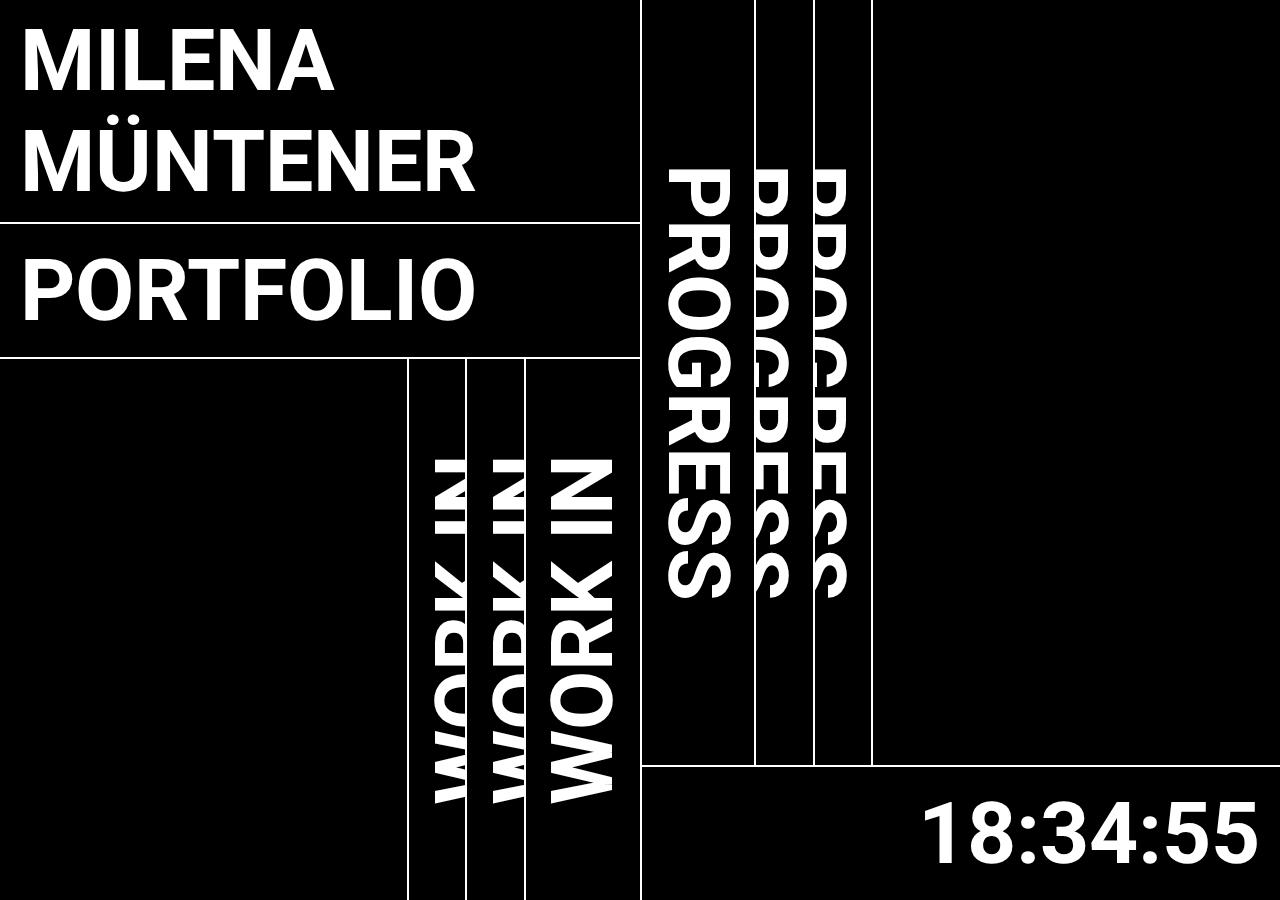
==== Tag5/Transi.html @ dfe3317a "first commit$" ====
<!DOCTYPE html>
<html lang="en">

<head>
    <meta charset="UTF-8">
    <meta name="viewport" content="width=device-width, initial-scale=1.0">
    <title>Document</title>
    <link rel="preconnect" href="https://fonts.googleapis.com">
    <link rel="preconnect" href="https://fonts.gstatic.com" crossorigin>
    <link href="https://fonts.googleapis.com/css2?family=Roboto:wght@100..900&display=swap" rel="stylesheet">
    <style>
        * {
            box-sizing: border-box;
            margin: 0;
            padding: 0;
        }

        body {
            background-color: black;
            height: 100vh;
            width: 100vw;
            display: flex;
            align-items: center;
            justify-content: center;
        }

        .containerparent {
            display: grid;
            grid-template-columns: repeat(22, 1fr);
            grid-template-rows: repeat(6, 1fr);
            gap: 0;
            height: 100%;
            width: 100%;
        }

        /* Einheitliche Standard-Schriftklasse */
        .text-style {
            font-family: "Roboto", sans-serif;
            font-weight: 700;
            font-size: 6.7vw;
            color: white;
            display: flex;
            align-items: center;
            white-space: normal;
            overflow: hidden;
            word-wrap: break-word;
            padding: 10px;
            overflow: visible; 
        }

        /* Links ausgerichteter Text */
        .text-left-style {
            justify-content: fleAx-start;
            text-align: left;
            padding-left: 20px;
        }

        /* Vertikal gedrehter Text nach rechts (90°) */
        .text-vertical-style {
            transform: rotate(90deg);
            transform-origin: center;
            white-space: nowrap;
        }

        /* Vertikal gedrehter Text nach links (-90°) */
        .text-vertical-style-left {
            transform: rotate(-90deg);
            transform-origin: center;
            white-space: nowrap;
        }

        .child1 {
            grid-column: 1/12;
            grid-row: 1/2;
            border-bottom: 2px solid white;
        }

        .child2 {
            grid-column: 1/12;
            grid-row: 2/3;
            border-bottom: 2px solid white;
            background-color: black;
            z-index: 5;
        }

        .childworkin2 {
    grid-column: 8/10;
    grid-row: 3/7;
    border-left: 2px solid white;
    display: flex;
    justify-content: center;
    align-items: center;
    background-color: black;
    position: relative;
    z-index: 2; /* Niedrigste Ebene */
}

.childworkin {
    grid-column: 9/11;
    grid-row: 3/7;
    border-left: 2px solid white;
    display: flex;
    justify-content: center;
    align-items: center;
    background-color: black;
    position: relative;
    z-index: 3; /* Höhere Ebene, überdeckt Pink */
}

.child6 {
    grid-column: 10/12;
    grid-row: 3/7;
    border-left: 2px solid white;
    display: flex;
    justify-content: center;
    align-items: center;
    background-color: black;
    position: relative;
    z-index: 4; /* Höchste Ebene, überdeckt Blau */
}
        .childspace {
            grid-column: 10/12;
            grid-row: 2/3;
            border-left: 2px solid white;
            display: flex;
            justify-content: center;
            align-items: center;
            3
        }
        .child7 {
            grid-column: 12/23;
            grid-row: 6/7;
            border-top: 2px solid white;
            border-left:2px solid white;
            justify-content: flex-end;
            padding-right: 20px;
            background-color: black;
            z-index: 5;
        }

        .child8 {
            grid-column: 12/14;
            grid-row: 1/6;
            border-left: 2px solid white;
            border-right: 2px solid white;
            display: flex;
            justify-content: center;
            align-items: center;
            height: 100%;
            background-color: black;
            z-index: 3;
        }

        .child8progress {
            grid-column: 14/16;
            grid-row: 1/6;
            border-left: 2px solid white;
            border-right: 2px solid white;
            display: flex;
            justify-content: center;
            align-items: center;
            height: 100%;
            background-color: black;
            z-index: 1;
        }

        .child8progress2 {
            grid-column: 13/15;
            grid-row: 1/6;
            border-left: 2px solid white;
            border-right: 2px solid white;
            display: flex;
            justify-content: center;
            align-items: center;
            height: 100%;
            background-color: black;
            z-index: 2;
        }
        .childspace2 {
            grid-column: 12/14;
            grid-row: 6/7;
            border-left: 2px solid white;
            border-right: 2px solid white;
            display: flex;
            justify-content: center;
            align-items: center;
            height: 100%;

        }

            .animated {
            animation: pulse 2s infinite alternate ease-in-out;
        }

        @keyframes pulse {
            0% { transform: translateX(-16px); }
            100% { transform: translateX(5px); }
        }

        .animated2 {
            animation: pulse2 5s infinite alternate ease-in-out;
        }

        @keyframes pulse2 {
            0% { transform: translateX(-5px);
             }
            100% { transform: translateX(28px); }
        }





        .animatedleft {
            animation: pulseleft 3s infinite alternate ease-in-out;
        }

        @keyframes pulseleft {
            0% { transform: translateX(5px); }
            100% { transform: translateX(-5px); }
        }

        .animatedleft2 {
            animation: pulseleft2 4s infinite alternate ease-in-out;
        }

        @keyframes pulseleft2 {
            0% { transform: translateX(5px); }
            100% { transform: translateX(-25px); }
        }


    </style>

    <script>
        function updateTime() {
            const now = new Date();
            const hours = now.getHours().toString().padStart(2, '0');
            const minutes = now.getMinutes().toString().padStart(2, '0');
            const seconds = now.getSeconds().toString().padStart(2, '0');
            document.getElementById("clock").textContent = `${hours}:${minutes}:${seconds}`;
        }
        setInterval(updateTime, 1000);
        window.onload = updateTime;
    </script>
</head>

<body>
    <div class="containerparent">
        <div class="child1 text-style text-left-style">MILENA MÜNTENER</div>
        <div class="child2 text-style text-left-style">PORTFOLIO</div>

        <div class="childworkin2 animatedleft2">
            <div class="text-style text-vertical-style-left">WORK IN</div>
        </div>

        <div class="childworkin animatedleft">
            <div class="text-style text-vertical-style-left">WORK IN</div>
        </div>

        <div class="child6">
            <div class="text-style text-vertical-style-left">WORK IN</div>
        </div>


        <div class="childspace"> </div>
        <div class="child7 text-style" 
        <p id="clock"></p>
        </div>

       

        <div class="child8progress2 animated">
            <div class="text-style text-vertical-style">PROGRESS</div>
        </div>

        <div class="child8progress animated2">
            <div class="text-style text-vertical-style">PROGRESS</div>
        </div>

        <div class="child8">
            <div class="text-style text-vertical-style">PROGRESS</div>
        </div>

        <div class="childspace2"></div>
    </div>
</body>
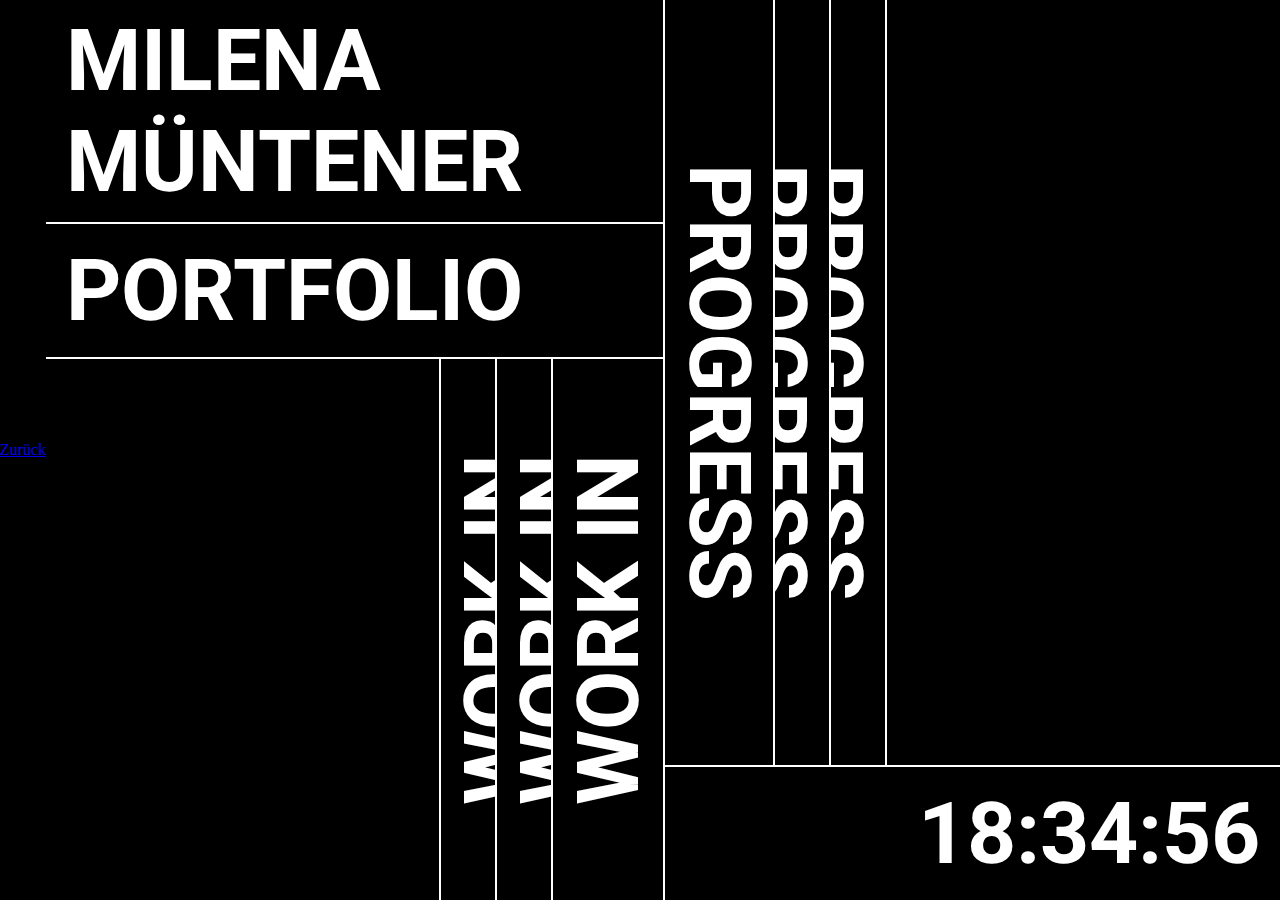
==== commit ceddb375: "updates" ====
--- a/Tag5/Transi.html
+++ b/Tag5/Transi.html
@@ -246,6 +246,7 @@
 </head>
 
 <body>
+    <a href="../Tag7/">Zurück</a>
     <div class="containerparent">
         <div class="child1 text-style text-left-style">MILENA MÜNTENER</div>
         <div class="child2 text-style text-left-style">PORTFOLIO</div>
